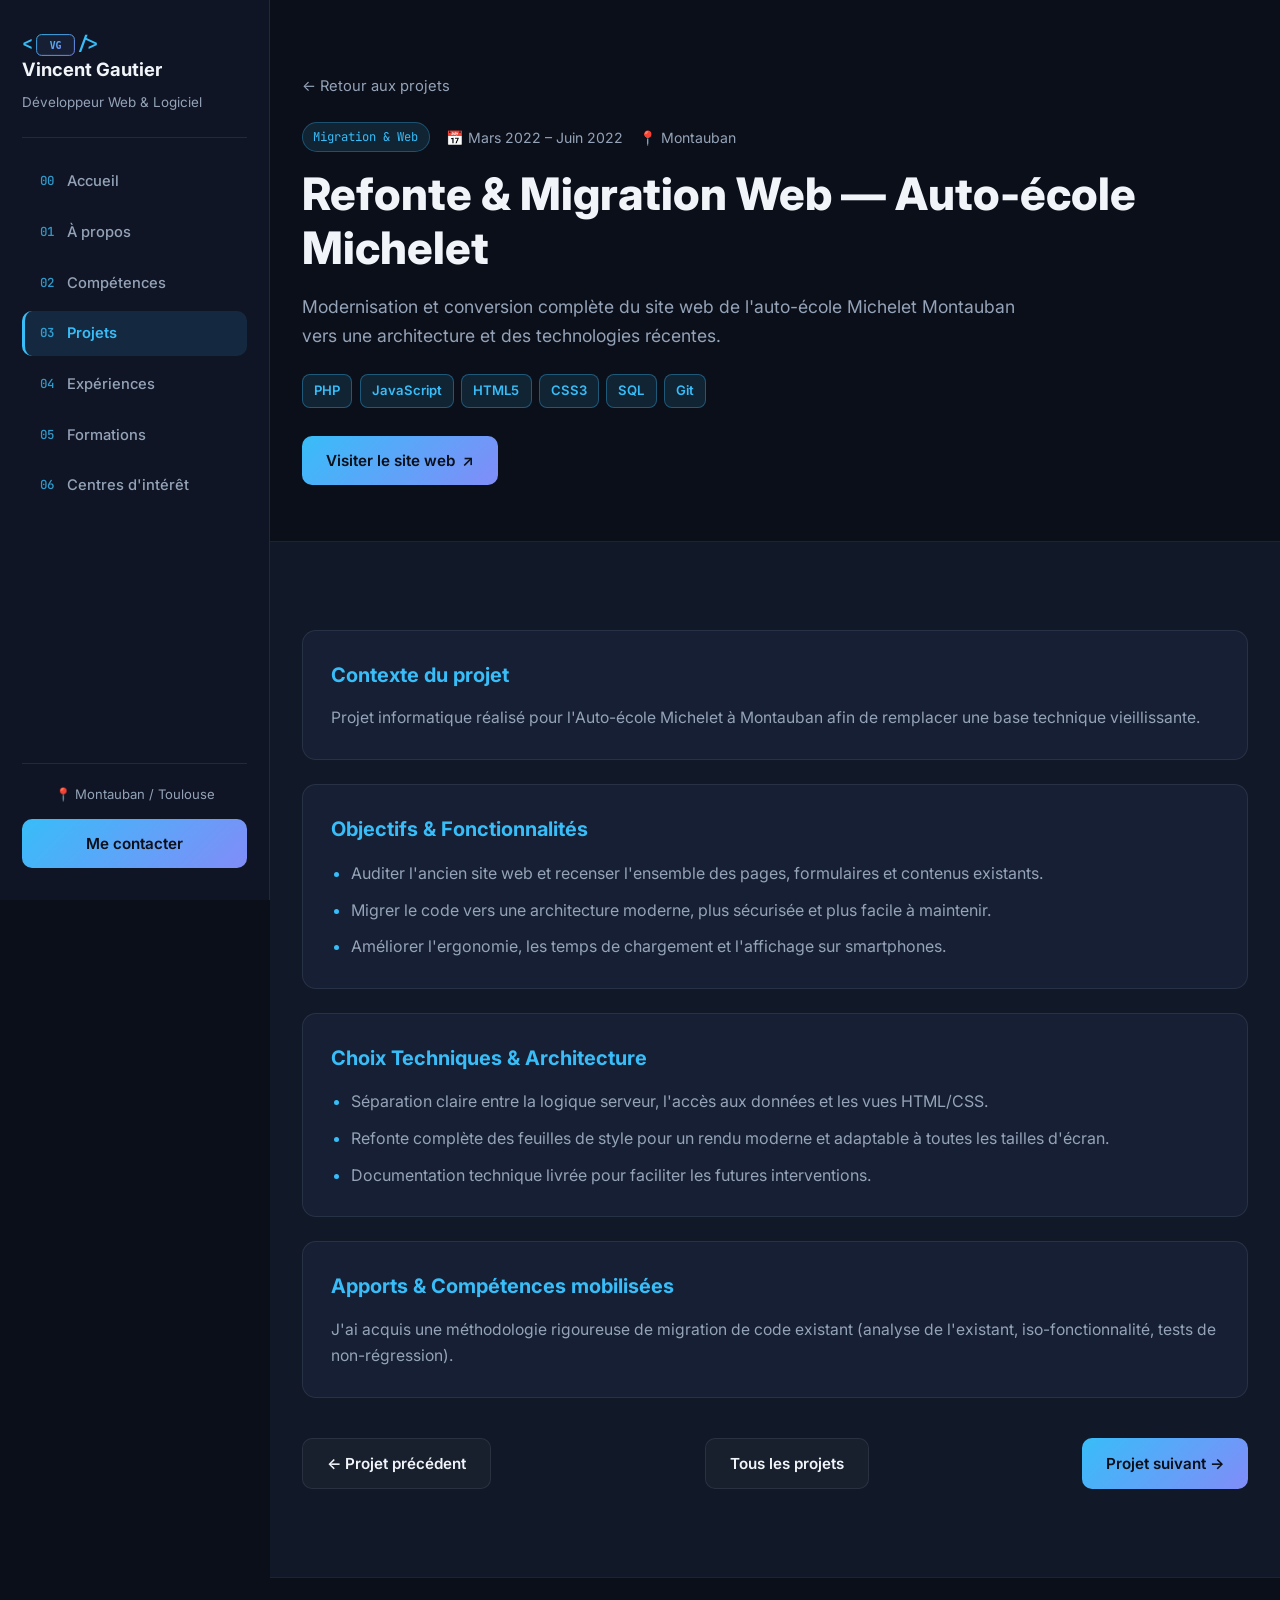
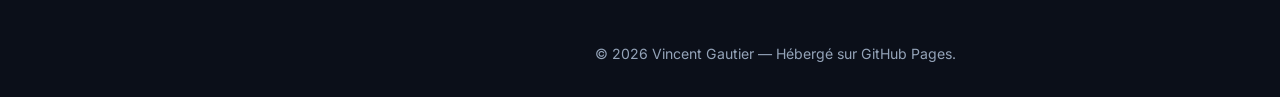
==== projets/auto-ecole-michelet.html @ e7c2ccbb "full update du site" ====
<!DOCTYPE html>
<html lang="fr" class="scroll-smooth">
<head>
  <meta charset="UTF-8" />
  <meta name="viewport" content="width=device-width, initial-scale=1.0" />
  <title>Refonte & Migration Web — Auto-école Michelet — Vincent Gautier</title>
  <meta name="description" content="Modernisation et conversion complète du site web de l'auto-école Michelet Montauban vers une architecture et des technologies récentes." />
  <link rel="icon" type="image/svg+xml" href="../assets/favicon.svg" />
  <link rel="apple-touch-icon" href="../assets/favicon.svg" />
  <meta name="theme-color" content="#0f1524" />
  <link rel="preconnect" href="https://fonts.googleapis.com">
  <link rel="preconnect" href="https://fonts.gstatic.com" crossorigin>
  <link href="https://fonts.googleapis.com/css2?family=Inter:wght@300;400;500;600;700;800&family=JetBrains+Mono:wght@400;500;600&display=swap" rel="stylesheet">
  <link rel="stylesheet" href="../style.css" />
</head>
<body>
  <!-- Barre supérieure mobile uniquement -->
  <header class="mobile-topbar">
    <a href="../index.html#accueil" class="logo">
      <span class="logo-bracket">&lt;</span><img src="../assets/vg-logo.svg" alt="VG" class="logo-img" /><span class="logo-bracket">/&gt;</span><br />
      <span class="logo-name">Vincent Gautier</span>
    </a>
    <button class="menu-toggle" id="menu-toggle" aria-label="Ouvrir le menu">
      <span></span>
      <span></span>
      <span></span>
    </button>
  </header>

  <!-- Overlay mobile -->
  <div class="sidebar-overlay" id="sidebar-overlay"></div>

  <!-- Navigation latérale gauche (Sidebar) -->
  <aside class="sidebar" id="sidebar">
    <div class="sidebar-header">
      <a href="../index.html#accueil" class="logo">
        <span class="logo-bracket">&lt;</span><img src="../assets/vg-logo.svg" alt="VG" class="logo-img" /><span class="logo-bracket">/&gt;</span><br />
        <span class="logo-name">Vincent Gautier</span>
      </a>
      <p class="sidebar-role">Développeur Web &amp; Logiciel</p>
    </div>

    <nav class="nav-links" id="nav-links">
      <a href="../index.html#accueil" class="nav-item">
        <span class="nav-num">00</span>
        <span>Accueil</span>
      </a>
      <a href="../index.html#a-propos" class="nav-item">
        <span class="nav-num">01</span>
        <span>À propos</span>
      </a>
      <a href="../index.html#competences" class="nav-item">
        <span class="nav-num">02</span>
        <span>Compétences</span>
      </a>
      <a href="../index.html#projets" class="nav-item active">
        <span class="nav-num">03</span>
        <span>Projets</span>
      </a>
      <a href="../index.html#experiences" class="nav-item">
        <span class="nav-num">04</span>
        <span>Expériences</span>
      </a>
      <a href="../index.html#formations" class="nav-item">
        <span class="nav-num">05</span>
        <span>Formations</span>
      </a>
      <a href="../index.html#interets" class="nav-item">
        <span class="nav-num">06</span>
        <span>Centres d'intérêt</span>
      </a>
    </nav>

    <div class="sidebar-footer">
      <div class="sidebar-location">📍 Montauban / Toulouse</div>
      <a href="../index.html#contact" class="btn btn-primary btn-block">Me contacter</a>
    </div>
  </aside>

  <!-- Contenu principal de la fiche projet -->
  <main class="main-content">
    <section class="project-detail-hero">
      <div class="container">
        <a href="../index.html#projets" class="back-link">← Retour aux projets</a>
        <div class="project-meta-row">
          <span class="project-badge">Migration & Web</span>
          <span class="project-meta-item">📅 Mars 2022 – Juin 2022</span>
          <span class="project-meta-item">📍 Montauban</span>
        </div>
        <h1 class="project-detail-title">Refonte & Migration Web — Auto-école Michelet</h1>
        <p class="project-detail-lead">Modernisation et conversion complète du site web de l'auto-école Michelet Montauban vers une architecture et des technologies récentes.</p>
        <div class="project-tags">
            <span class="tech-tag highlight">PHP</span>
            <span class="tech-tag highlight">JavaScript</span>
            <span class="tech-tag highlight">HTML5</span>
            <span class="tech-tag highlight">CSS3</span>
            <span class="tech-tag highlight">SQL</span>
            <span class="tech-tag highlight">Git</span>
        </div>
        <!-- Remplacer href="#" par l'URL du site web du projet -->
        <div class="project-detail-actions">
          <a href="#" target="_blank" rel="noopener noreferrer" class="btn btn-primary">
            Visiter le site web <span aria-hidden="true" style="margin-left: 0.45rem;">↗</span>
          </a>
        </div>
      </div>
    </section>

    <section class="section section-alt">
      <div class="container project-detail-grid">
        <div class="detail-card">
          <h2>Contexte du projet</h2>
          <p>Projet informatique réalisé pour l'Auto-école Michelet à Montauban afin de remplacer une base technique vieillissante.</p>
        </div>

        <div class="detail-card">
          <h2>Objectifs &amp; Fonctionnalités</h2>
          <ul class="detail-list">
            <li>Auditer l'ancien site web et recenser l'ensemble des pages, formulaires et contenus existants.</li>
            <li>Migrer le code vers une architecture moderne, plus sécurisée et plus facile à maintenir.</li>
            <li>Améliorer l'ergonomie, les temps de chargement et l'affichage sur smartphones.</li>
          </ul>
        </div>

        <div class="detail-card">
          <h2>Choix Techniques &amp; Architecture</h2>
          <ul class="detail-list">
            <li>Séparation claire entre la logique serveur, l'accès aux données et les vues HTML/CSS.</li>
            <li>Refonte complète des feuilles de style pour un rendu moderne et adaptable à toutes les tailles d'écran.</li>
            <li>Documentation technique livrée pour faciliter les futures interventions.</li>
          </ul>
        </div>

        <div class="detail-card">
          <h2>Apports &amp; Compétences mobilisées</h2>
          <p>J'ai acquis une méthodologie rigoureuse de migration de code existant (analyse de l'existant, iso-fonctionnalité, tests de non-régression).</p>
        </div>

        <div class="project-nav-footer">
          <a href="les-feux-dartifices.html" class="btn btn-outline">← Projet précédent</a>
          <a href="../index.html#projets" class="btn btn-outline">Tous les projets</a>
          <a href="creation-jeu-video.html" class="btn btn-primary">Projet suivant →</a>
        </div>
      </div>
    </section>

    <footer class="footer">
      <div class="container">
        <div class="footer-bottom" style="border-top: none; padding-top: 0;">
          <p>© <span id="year">2026</span> Vincent Gautier — Hébergé sur GitHub Pages.</p>
        </div>
      </div>
    </footer>
  </main>

  <script src="../script.js"></script>
</body>
</html>
---- style.css ----
:root {
  --bg: #0b0f19;
  --bg-alt: #111827;
  --sidebar-bg: #0f1524;
  --card-bg: #161f33;
  --card-border: rgba(148, 163, 184, 0.14);
  --text: #f1f5f9;
  --text-muted: #94a3b8;
  --primary: #38bdf8;
  --primary-dark: #0284c7;
  --accent: #818cf8;
  --sidebar-width: 270px;
  --radius: 14px;
  --transition: 0.25s ease;
}

* {
  box-sizing: border-box;
  margin: 0;
  padding: 0;
}

body {
  font-family: 'Inter', -apple-system, BlinkMacSystemFont, sans-serif;
  background-color: var(--bg);
  color: var(--text);
  line-height: 1.65;
  overflow-x: hidden;
}

.container {
  width: 100%;
  max-width: 1040px;
  margin: 0 auto;
  padding: 0 2rem;
}

/* Barre mobile (masquée sur desktop) */
.mobile-topbar {
  display: none;
}

.sidebar-overlay {
  display: none;
}

/* Menu latéral gauche (Sidebar) */
.sidebar {
  position: fixed;
  top: 0;
  left: 0;
  width: var(--sidebar-width);
  height: 100vh;
  background: var(--sidebar-bg);
  border-right: 1px solid var(--card-border);
  display: flex;
  flex-direction: column;
  justify-content: space-between;
  padding: 2rem 1.4rem;
  z-index: 1000;
  transition: transform 0.3s ease;
}

.sidebar-header {
  padding-bottom: 1.5rem;
  border-bottom: 1px solid var(--card-border);
}

.logo {
  display: inline-block;
  line-height: 1.25;
  text-decoration: none;
  color: var(--text);
  font-weight: 700;
  font-size: 1.15rem;
}

.logo-bracket {
  font-family: 'JetBrains Mono', monospace;
  color: var(--primary);
}

.logo-img {
  height: 22px;
  width: auto;
  vertical-align: middle;
  margin: 0 0.15rem;
}

.logo-name {
  display: inline-block;
  margin-top: 0.15rem;
}

.sidebar-role {
  margin-top: 0.45rem;
  font-size: 0.84rem;
  color: var(--text-muted);
}

.nav-links {
  display: flex;
  flex-direction: column;
  gap: 0.35rem;
  margin: 1.3rem 0 auto;
}

.nav-item {
  display: flex;
  align-items: center;
  gap: 0.85rem;
  padding: 0.65rem 0.9rem;
  border-radius: 10px;
  text-decoration: none;
  color: var(--text-muted);
  font-size: 0.92rem;
  font-weight: 500;
  transition: all var(--transition);
  border-left: 3px solid transparent;
}

.nav-num {
  font-family: 'JetBrains Mono', monospace;
  font-size: 0.78rem;
  color: var(--primary);
  opacity: 0.8;
}

.nav-item:hover {
  background: rgba(56, 189, 248, 0.08);
  color: var(--text);
}

.nav-item.active {
  background: rgba(56, 189, 248, 0.12);
  color: var(--primary);
  border-left-color: var(--primary);
  font-weight: 600;
}

.sidebar-footer {
  padding-top: 1.25rem;
  border-top: 1px solid var(--card-border);
  display: flex;
  flex-direction: column;
  gap: 0.85rem;
}

.sidebar-location {
  font-size: 0.82rem;
  color: var(--text-muted);
  text-align: center;
}

.btn-block {
  width: 100%;
}

/* Zone de contenu décalée à droite de la sidebar */
.main-content {
  margin-left: var(--sidebar-width);
  min-height: 100vh;
}

/* Buttons */
.btn {
  display: inline-flex;
  align-items: center;
  justify-content: center;
  padding: 0.75rem 1.5rem;
  border-radius: 10px;
  font-weight: 600;
  font-size: 0.95rem;
  text-decoration: none;
  transition: all var(--transition);
  cursor: pointer;
}

.btn-primary {
  background: linear-gradient(135deg, var(--primary), var(--accent));
  color: #0b0f19;
  border: none;
}

.btn-primary:hover {
  transform: translateY(-2px);
  box-shadow: 0 8px 25px rgba(56, 189, 248, 0.3);
}

.btn-outline {
  border: 1px solid var(--card-border);
  color: var(--text);
  background: rgba(255, 255, 255, 0.03);
}

.btn-outline:hover {
  border-color: var(--primary);
  color: var(--primary);
}

/* Hero */
.hero {
  position: relative;
  min-height: 100vh;
  display: flex;
  align-items: center;
  padding: 4rem 0;
}

.hero-bg-grid {
  position: absolute;
  inset: 0;
  background-image: radial-gradient(rgba(56, 189, 248, 0.12) 1px, transparent 1px);
  background-size: 32px 32px;
  mask-image: linear-gradient(to bottom, rgba(0,0,0,0.8), transparent);
  pointer-events: none;
}

.hero-content {
  position: relative;
  z-index: 1;
  max-width: 780px;
}

.hero-badge {
  display: inline-flex;
  align-items: center;
  gap: 0.6rem;
  padding: 0.45rem 1rem;
  border-radius: 999px;
  background: rgba(56, 189, 248, 0.1);
  border: 1px solid rgba(56, 189, 248, 0.25);
  color: var(--primary);
  font-size: 0.85rem;
  font-weight: 500;
  margin-bottom: 1.5rem;
}

.status-dot {
  width: 8px;
  height: 8px;
  border-radius: 50%;
  background: #22c55e;
  box-shadow: 0 0 8px #22c55e;
}

.hero-title {
  font-size: clamp(2.3rem, 4.5vw, 3.6rem);
  font-weight: 800;
  line-height: 1.15;
  margin-bottom: 1.25rem;
}

.gradient-text {
  background: linear-gradient(135deg, var(--primary), var(--accent));
  -webkit-background-clip: text;
  -webkit-text-fill-color: transparent;
}

.hero-subtitle {
  font-size: 1.12rem;
  color: var(--text-muted);
  margin-bottom: 2rem;
  max-width: 650px;
}

.hero-subtitle strong {
  color: var(--text);
}

.hero-actions {
  display: flex;
  flex-wrap: wrap;
  gap: 1rem;
  margin-bottom: 2.5rem;
}

.hero-tech-strip {
  display: flex;
  flex-wrap: wrap;
  gap: 0.75rem;
  font-family: 'JetBrains Mono', monospace;
  font-size: 0.88rem;
  color: var(--text-muted);
}

/* Sections */
.section {
  padding: 5.5rem 0;
}

.section-alt {
  background-color: var(--bg-alt);
}

.section-header {
  margin-bottom: 3rem;
}

.section-tag {
  font-family: 'JetBrains Mono', monospace;
  color: var(--primary);
  font-size: 0.88rem;
  display: block;
  margin-bottom: 0.4rem;
}

.section-header h2 {
  font-size: 2rem;
  font-weight: 700;
}

/* About */
.about-grid {
  display: grid;
  grid-template-columns: 1.2fr 1fr;
  gap: 2.5rem;
  align-items: start;
}

.about-text p {
  color: var(--text-muted);
  margin-bottom: 1.2rem;
  font-size: 1.02rem;
}

.about-text strong {
  color: var(--text);
}

.languages-box {
  margin-top: 1.8rem;
  padding: 1.25rem;
  background: var(--card-bg);
  border: 1px solid var(--card-border);
  border-radius: var(--radius);
}

.languages-box h3 {
  font-size: 1rem;
  margin-bottom: 0.9rem;
  color: var(--primary);
}

.lang-list {
  display: flex;
  flex-direction: column;
  gap: 0.65rem;
}

.lang-item {
  display: flex;
  justify-content: space-between;
  font-size: 0.95rem;
}

.lang-level {
  color: var(--text-muted);
}

.about-cards {
  display: flex;
  flex-direction: column;
  gap: 1rem;
}

.stat-card {
  background: var(--card-bg);
  border: 1px solid var(--card-border);
  border-radius: var(--radius);
  padding: 1.25rem;
  transition: transform var(--transition), border-color var(--transition);
}

.stat-card:hover {
  transform: translateY(-3px);
  border-color: rgba(56, 189, 248, 0.4);
}

.stat-icon {
  font-size: 1.5rem;
  margin-bottom: 0.5rem;
}

.stat-card h3 {
  font-size: 1.05rem;
  margin-bottom: 0.3rem;
}

.stat-card p {
  color: var(--text-muted);
  font-size: 0.92rem;
}

/* Skills */
.skills-filter {
  display: flex;
  flex-wrap: wrap;
  gap: 0.6rem;
  margin-bottom: 2rem;
}

.filter-btn {
  padding: 0.45rem 1rem;
  border-radius: 999px;
  border: 1px solid var(--card-border);
  background: var(--card-bg);
  color: var(--text-muted);
  font-size: 0.88rem;
  cursor: pointer;
  transition: all var(--transition);
}

.filter-btn.active,
.filter-btn:hover {
  background: var(--primary);
  color: #0b0f19;
  border-color: var(--primary);
  font-weight: 600;
}

.skills-grid {
  display: grid;
  grid-template-columns: repeat(auto-fit, minmax(280px, 1fr));
  gap: 1.25rem;
}

.skill-card {
  background: var(--card-bg);
  border: 1px solid var(--card-border);
  border-radius: var(--radius);
  padding: 1.5rem;
  transition: all var(--transition);
}

.skill-card.hidden {
  display: none;
}

.skill-card:hover {
  border-color: rgba(56, 189, 248, 0.4);
  transform: translateY(-3px);
}

.skill-category-badge {
  font-family: 'JetBrains Mono', monospace;
  font-size: 0.78rem;
  color: var(--primary);
  text-transform: uppercase;
  letter-spacing: 0.05em;
}

.skill-card h3 {
  font-size: 1.15rem;
  margin: 0.4rem 0 1.1rem;
}

/* Skill Levels & Progress Bars */
.skill-list {
  display: flex;
  flex-direction: column;
  gap: 0.95rem;
}

.skill-item {
  display: flex;
  flex-direction: column;
  gap: 0.35rem;
}

.skill-info {
  display: flex;
  justify-content: space-between;
  align-items: center;
  font-size: 0.88rem;
}

.skill-name {
  font-weight: 500;
  color: var(--text);
}

.skill-level {
  font-family: 'JetBrains Mono', monospace;
  font-size: 0.76rem;
  color: var(--primary);
}

.skill-bar {
  width: 100%;
  height: 7px;
  background: rgba(255, 255, 255, 0.07);
  border-radius: 999px;
  overflow: hidden;
}

.skill-progress {
  height: 100%;
  background: linear-gradient(90deg, var(--primary), var(--accent));
  border-radius: 999px;
  transition: width 0.6s ease;
}

.skill-progress.highlight {
  box-shadow: 0 0 10px rgba(56, 189, 248, 0.45);
}

/* Tags */
.tech-tag {
  padding: 0.32rem 0.7rem;
  border-radius: 8px;
  background: rgba(255, 255, 255, 0.05);
  border: 1px solid rgba(255, 255, 255, 0.08);
  font-size: 0.82rem;
  color: var(--text);
}

.tech-tag.highlight {
  background: rgba(56, 189, 248, 0.12);
  border-color: rgba(56, 189, 248, 0.35);
  color: var(--primary);
  font-weight: 600;
}

/* Projects Grid */
.projects-grid {
  display: grid;
  grid-template-columns: repeat(auto-fit, minmax(290px, 1fr));
  gap: 1.5rem;
}

.project-card {
  background: var(--card-bg);
  border: 1px solid var(--card-border);
  border-radius: var(--radius);
  padding: 1.65rem;
  display: flex;
  flex-direction: column;
  transition: transform var(--transition), border-color var(--transition), box-shadow var(--transition);
}

.project-card:hover {
  transform: translateY(-4px);
  border-color: rgba(56, 189, 248, 0.45);
  box-shadow: 0 12px 30px rgba(0, 0, 0, 0.25);
}

.project-card-top {
  display: flex;
  justify-content: space-between;
  align-items: center;
  gap: 0.5rem;
  margin-bottom: 0.9rem;
}

.project-badge {
  font-family: 'JetBrains Mono', monospace;
  font-size: 0.76rem;
  padding: 0.25rem 0.65rem;
  border-radius: 999px;
  background: rgba(56, 189, 248, 0.12);
  border: 1px solid rgba(56, 189, 248, 0.3);
  color: var(--primary);
}

.project-date {
  font-family: 'JetBrains Mono', monospace;
  font-size: 0.8rem;
  color: var(--text-muted);
}

.project-card h3 {
  font-size: 1.15rem;
  margin-bottom: 0.65rem;
  line-height: 1.35;
}

.project-desc {
  color: var(--text-muted);
  font-size: 0.93rem;
  margin-bottom: 1.25rem;
  flex-grow: 1;
}

.project-tags {
  display: flex;
  flex-wrap: wrap;
  gap: 0.45rem;
  margin-bottom: 1.35rem;
}

.project-link {
  display: inline-flex;
  align-items: center;
  gap: 0.45rem;
  color: var(--primary);
  text-decoration: none;
  font-weight: 600;
  font-size: 0.92rem;
  transition: gap var(--transition), color var(--transition);
}

.project-link:hover {
  gap: 0.75rem;
  color: var(--accent);
}

/* Individual Project Page */
.project-detail-hero {
  padding: 4.5rem 0 3.5rem;
  border-bottom: 1px solid var(--card-border);
}

.back-link {
  display: inline-flex;
  align-items: center;
  gap: 0.4rem;
  color: var(--text-muted);
  text-decoration: none;
  font-size: 0.92rem;
  margin-bottom: 1.5rem;
  transition: color var(--transition);
}

.back-link:hover {
  color: var(--primary);
}

.project-meta-row {
  display: flex;
  flex-wrap: wrap;
  align-items: center;
  gap: 1rem;
  margin-bottom: 1rem;
}

.project-meta-item {
  font-size: 0.88rem;
  color: var(--text-muted);
}

.project-detail-title {
  font-size: clamp(1.9rem, 4vw, 2.8rem);
  font-weight: 800;
  line-height: 1.2;
  margin-bottom: 1rem;
}

.project-detail-lead {
  font-size: 1.1rem;
  color: var(--text-muted);
  max-width: 750px;
  margin-bottom: 1.5rem;
}

.project-detail-actions {
  margin-top: 1.75rem;
  display: flex;
  flex-wrap: wrap;
  gap: 1rem;
}

.project-detail-grid {
  display: flex;
  flex-direction: column;
  gap: 1.5rem;
}

.detail-card {
  background: var(--card-bg);
  border: 1px solid var(--card-border);
  border-radius: var(--radius);
  padding: 1.75rem;
}

.detail-card h2 {
  font-size: 1.25rem;
  color: var(--primary);
  margin-bottom: 0.85rem;
}

.detail-card p {
  color: var(--text-muted);
  font-size: 0.98rem;
}

.detail-list {
  padding-left: 1.25rem;
  color: var(--text-muted);
  display: flex;
  flex-direction: column;
  gap: 0.65rem;
}

.detail-list li::marker {
  color: var(--primary);
}

.project-nav-footer {
  display: flex;
  flex-wrap: wrap;
  justify-content: space-between;
  gap: 1rem;
  margin-top: 1rem;
}

/* Timeline */
.timeline {
  position: relative;
  padding-left: 2rem;
  border-left: 2px solid rgba(56, 189, 248, 0.25);
  display: flex;
  flex-direction: column;
  gap: 2rem;
}

.timeline-item {
  position: relative;
}

.timeline-marker {
  position: absolute;
  left: -2.45rem;
  top: 0.35rem;
  width: 14px;
  height: 14px;
  border-radius: 50%;
  background: var(--primary);
  box-shadow: 0 0 0 4px var(--bg-alt);
}

.timeline-content {
  background: var(--card-bg);
  border: 1px solid var(--card-border);
  border-radius: var(--radius);
  padding: 1.5rem;
  transition: border-color var(--transition);
}

.timeline-content:hover {
  border-color: rgba(56, 189, 248, 0.4);
}

.timeline-top {
  display: flex;
  flex-wrap: wrap;
  justify-content: space-between;
  gap: 0.5rem;
  margin-bottom: 0.5rem;
  font-size: 0.85rem;
}

.timeline-date {
  font-family: 'JetBrains Mono', monospace;
  color: var(--primary);
}

.timeline-location {
  color: var(--text-muted);
}

.timeline-content h3 {
  font-size: 1.15rem;
  margin-bottom: 0.2rem;
}

.timeline-company {
  font-weight: 600;
  color: var(--accent);
  font-size: 0.95rem;
  margin-bottom: 0.75rem;
}

.timeline-desc {
  color: var(--text-muted);
  font-size: 0.95rem;
}

.timeline-desc strong {
  color: var(--text);
}

/* Education */
.education-grid {
  display: grid;
  grid-template-columns: repeat(auto-fit, minmax(260px, 1fr));
  gap: 1.25rem;
}

.edu-card {
  background: var(--card-bg);
  border: 1px solid var(--card-border);
  border-radius: var(--radius);
  padding: 1.5rem;
}

.edu-card.current {
  border-color: rgba(56, 189, 248, 0.45);
  box-shadow: 0 0 25px rgba(56, 189, 248, 0.08);
}

.edu-badge {
  display: inline-block;
  font-family: 'JetBrains Mono', monospace;
  font-size: 0.8rem;
  color: var(--primary);
  margin-bottom: 0.6rem;
}

.edu-card h3 {
  font-size: 1.1rem;
  margin-bottom: 0.4rem;
}

.edu-subtitle {
  color: var(--text-muted);
  font-size: 0.9rem;
  margin-bottom: 0.8rem;
}

.edu-school {
  font-size: 0.88rem;
  font-weight: 600;
  color: var(--text);
}

/* Interests */
.interests-grid {
  display: grid;
  grid-template-columns: repeat(auto-fit, minmax(210px, 1fr));
  gap: 1.25rem;
}

.interest-card {
  background: var(--card-bg);
  border: 1px solid var(--card-border);
  border-radius: var(--radius);
  padding: 1.5rem;
  text-align: left;
  transition: transform var(--transition);
}

.interest-card:hover {
  transform: translateY(-4px);
}

.interest-icon {
  font-size: 1.8rem;
  display: block;
  margin-bottom: 0.75rem;
}

.interest-card h3 {
  font-size: 1.05rem;
  margin-bottom: 0.4rem;
}

.interest-card p {
  font-size: 0.9rem;
  color: var(--text-muted);
}

/* Footer */
.footer {
  background: var(--bg);
  border-top: 1px solid var(--card-border);
  padding: 4rem 0 2rem;
}

.footer-cta {
  text-align: center;
  max-width: 600px;
  margin: 0 auto 3rem;
}

.footer-cta h2 {
  font-size: 1.9rem;
  margin-bottom: 0.75rem;
}

.footer-cta p {
  color: var(--text-muted);
  margin-bottom: 1.75rem;
}

.footer-buttons {
  display: flex;
  justify-content: center;
  flex-wrap: wrap;
  gap: 1rem;
}

.footer-bottom {
  text-align: center;
  padding-top: 1.5rem;
  border-top: 1px solid var(--card-border);
  color: var(--text-muted);
  font-size: 0.88rem;
}

/* Responsive (Tablette & Mobile) */
@media (max-width: 900px) {
  .about-grid {
    grid-template-columns: 1fr;
  }

  .mobile-topbar {
    position: fixed;
    top: 0;
    left: 0;
    width: 100%;
    height: 74px;
    background: rgba(15, 21, 36, 0.92);
    backdrop-filter: blur(12px);
    border-bottom: 1px solid var(--card-border);
    display: flex;
    align-items: center;
    justify-content: space-between;
    padding: 0 1.25rem;
    z-index: 1001;
  }

  .menu-toggle {
    display: flex;
    flex-direction: column;
    gap: 5px;
    background: none;
    border: none;
    cursor: pointer;
    padding: 0.25rem;
  }

  .menu-toggle span {
    width: 24px;
    height: 2px;
    background: var(--text);
    border-radius: 2px;
  }

  .sidebar {
    transform: translateX(-100%);
    z-index: 1003;
  }

  .sidebar.open {
    transform: translateX(0);
  }

  .sidebar-overlay {
    position: fixed;
    inset: 0;
    background: rgba(0, 0, 0, 0.6);
    z-index: 1002;
    display: none;
  }

  .sidebar-overlay.open {
    display: block;
  }

  .main-content {
    margin-left: 0;
    padding-top: 74px;
  }

  .hero {
    min-height: calc(100vh - 74px);
  }
}
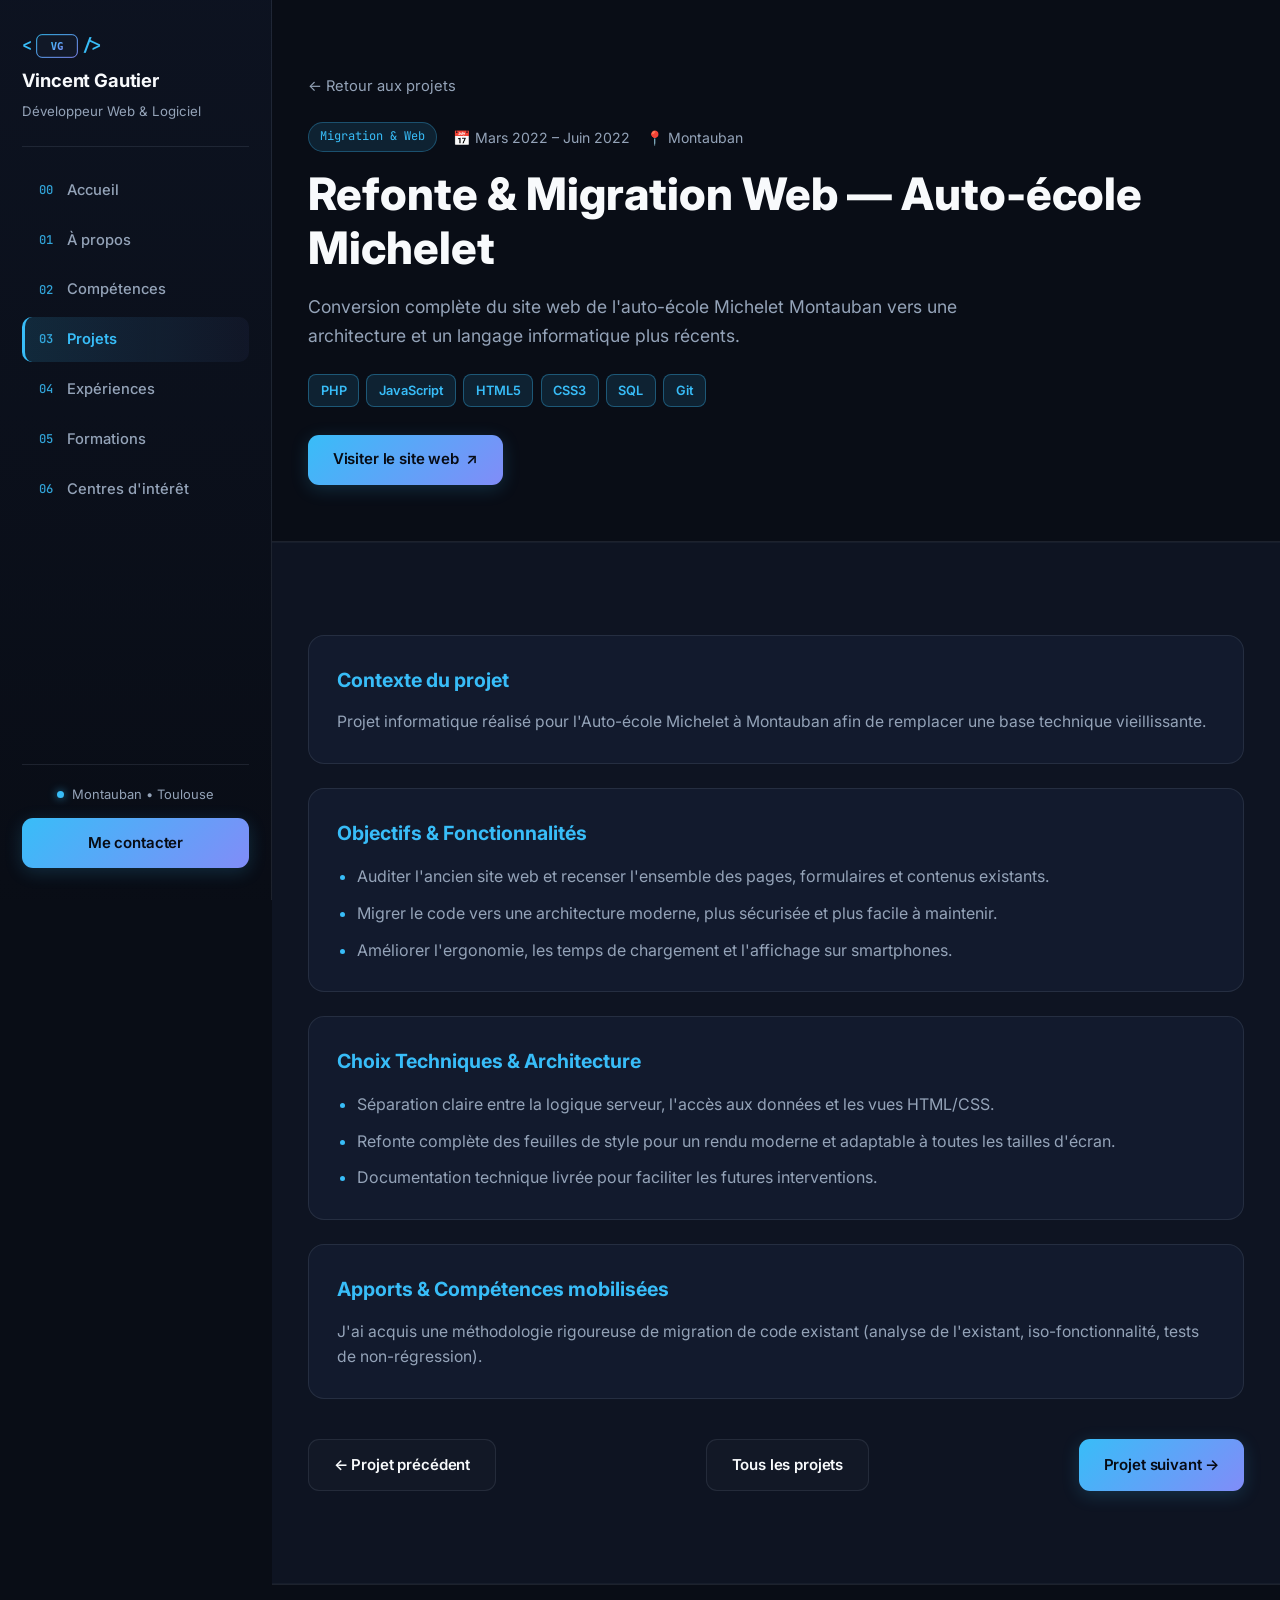
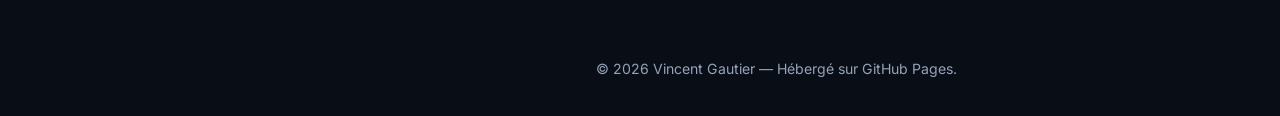
==== commit 41da008d: "Rework du CSS" ====
--- a/projets/auto-ecole-michelet.html
+++ b/projets/auto-ecole-michelet.html
@@ -4,10 +4,10 @@
   <meta charset="UTF-8" />
   <meta name="viewport" content="width=device-width, initial-scale=1.0" />
   <title>Refonte & Migration Web — Auto-école Michelet — Vincent Gautier</title>
-  <meta name="description" content="Modernisation et conversion complète du site web de l'auto-école Michelet Montauban vers une architecture et des technologies récentes." />
+  <meta name="description" content="Conversion complète du site web de l'auto-école Michelet Montauban vers une architecture et un langage informatique plus récents." />
   <link rel="icon" type="image/svg+xml" href="../assets/favicon.svg" />
   <link rel="apple-touch-icon" href="../assets/favicon.svg" />
-  <meta name="theme-color" content="#0f1524" />
+  <meta name="theme-color" content="#090d16" />
   <link rel="preconnect" href="https://fonts.googleapis.com">
   <link rel="preconnect" href="https://fonts.gstatic.com" crossorigin>
   <link href="https://fonts.googleapis.com/css2?family=Inter:wght@300;400;500;600;700;800&family=JetBrains+Mono:wght@400;500;600&display=swap" rel="stylesheet">
@@ -17,7 +17,7 @@
   <!-- Barre supérieure mobile uniquement -->
   <header class="mobile-topbar">
     <a href="../index.html#accueil" class="logo">
-      <span class="logo-bracket">&lt;</span><img src="../assets/vg-logo.svg" alt="VG" class="logo-img" /><span class="logo-bracket">/&gt;</span><br />
+      <span class="logo-bracket">&lt;</span><img src="../assets/vg-logo.svg" alt="VG" class="logo-img" /><span class="logo-bracket">/&gt;</span>
       <span class="logo-name">Vincent Gautier</span>
     </a>
     <button class="menu-toggle" id="menu-toggle" aria-label="Ouvrir le menu">
@@ -34,7 +34,9 @@
   <aside class="sidebar" id="sidebar">
     <div class="sidebar-header">
       <a href="../index.html#accueil" class="logo">
-        <span class="logo-bracket">&lt;</span><img src="../assets/vg-logo.svg" alt="VG" class="logo-img" /><span class="logo-bracket">/&gt;</span><br />
+        <div class="logo-row">
+          <span class="logo-bracket">&lt;</span><img src="../assets/vg-logo.svg" alt="VG" class="logo-img" /><span class="logo-bracket">/&gt;</span>
+        </div>
         <span class="logo-name">Vincent Gautier</span>
       </a>
       <p class="sidebar-role">Développeur Web &amp; Logiciel</p>
@@ -72,7 +74,10 @@
     </nav>
 
     <div class="sidebar-footer">
-      <div class="sidebar-location">📍 Montauban / Toulouse</div>
+      <div class="sidebar-status">
+        <span class="mini-dot"></span>
+        <span>Montauban • Toulouse</span>
+      </div>
       <a href="../index.html#contact" class="btn btn-primary btn-block">Me contacter</a>
     </div>
   </aside>
@@ -88,7 +93,7 @@
           <span class="project-meta-item">📍 Montauban</span>
         </div>
         <h1 class="project-detail-title">Refonte & Migration Web — Auto-école Michelet</h1>
-        <p class="project-detail-lead">Modernisation et conversion complète du site web de l'auto-école Michelet Montauban vers une architecture et des technologies récentes.</p>
+        <p class="project-detail-lead">Conversion complète du site web de l'auto-école Michelet Montauban vers une architecture et un langage informatique plus récents.</p>
         <div class="project-tags">
             <span class="tech-tag highlight">PHP</span>
             <span class="tech-tag highlight">JavaScript</span>
@@ -99,7 +104,7 @@
         </div>
         <!-- Remplacer href="#" par l'URL du site web du projet -->
         <div class="project-detail-actions">
-          <a href="#" target="_blank" rel="noopener noreferrer" class="btn btn-primary">
+          <a href="https://www.auto-ecole-michelet.fr/" target="_blank" rel="noopener noreferrer" class="btn btn-primary">
             Visiter le site web <span aria-hidden="true" style="margin-left: 0.45rem;">↗</span>
           </a>
         </div>
--- a/style.css
+++ b/style.css
@@ -1,17 +1,19 @@
 :root {
-  --bg: #0b0f19;
-  --bg-alt: #111827;
-  --sidebar-bg: #0f1524;
-  --card-bg: #161f33;
+  --bg: #090d16;
+  --bg-alt: #0e1422;
+  --sidebar-bg: #0b101b;
+  --card-bg: rgba(20, 29, 48, 0.82);
+  --card-solid: #141d30;
   --card-border: rgba(148, 163, 184, 0.14);
-  --text: #f1f5f9;
+  --card-border-hover: rgba(56, 189, 248, 0.45);
+  --text: #f8fafc;
   --text-muted: #94a3b8;
   --primary: #38bdf8;
   --primary-dark: #0284c7;
   --accent: #818cf8;
-  --sidebar-width: 270px;
-  --radius: 14px;
-  --transition: 0.25s ease;
+  --sidebar-width: 272px;
+  --radius: 16px;
+  --transition: 0.25s cubic-bezier(0.22, 1, 0.36, 1);
 }
 
 * {
@@ -26,13 +28,14 @@
   color: var(--text);
   line-height: 1.65;
   overflow-x: hidden;
+  -webkit-font-smoothing: antialiased;
 }
 
 .container {
   width: 100%;
-  max-width: 1040px;
+  max-width: 1060px;
   margin: 0 auto;
-  padding: 0 2rem;
+  padding: 0 2.25rem;
 }
 
 /* Barre mobile (masquée sur desktop) */
@@ -51,58 +54,66 @@
   left: 0;
   width: var(--sidebar-width);
   height: 100vh;
-  background: var(--sidebar-bg);
+  background: linear-gradient(180deg, rgba(13, 19, 33, 0.98) 0%, rgba(9, 13, 22, 0.99) 100%);
   border-right: 1px solid var(--card-border);
   display: flex;
   flex-direction: column;
   justify-content: space-between;
-  padding: 2rem 1.4rem;
+  padding: 2rem 1.35rem;
   z-index: 1000;
   transition: transform 0.3s ease;
+  backdrop-filter: blur(12px);
 }
 
 .sidebar-header {
-  padding-bottom: 1.5rem;
+  padding-bottom: 1.45rem;
   border-bottom: 1px solid var(--card-border);
 }
 
 .logo {
-  display: inline-block;
-  line-height: 1.25;
+  display: inline-flex;
+  flex-direction: column;
+  gap: 0.35rem;
   text-decoration: none;
   color: var(--text);
   font-weight: 700;
   font-size: 1.15rem;
 }
 
+.logo-row {
+  display: inline-flex;
+  align-items: center;
+  gap: 0.1rem;
+}
+
 .logo-bracket {
   font-family: 'JetBrains Mono', monospace;
   color: var(--primary);
+  font-size: 1.05rem;
 }
 
 .logo-img {
-  height: 22px;
+  height: 24px;
   width: auto;
   vertical-align: middle;
   margin: 0 0.15rem;
 }
 
 .logo-name {
-  display: inline-block;
-  margin-top: 0.15rem;
+  letter-spacing: -0.01em;
 }
 
 .sidebar-role {
-  margin-top: 0.45rem;
-  font-size: 0.84rem;
+  margin-top: 0.35rem;
+  font-size: 0.83rem;
   color: var(--text-muted);
 }
 
 .nav-links {
   display: flex;
   flex-direction: column;
-  gap: 0.35rem;
-  margin: 1.3rem 0 auto;
+  gap: 0.3rem;
+  margin: 1.25rem 0 auto;
 }
 
 .nav-item {
@@ -121,35 +132,47 @@
 
 .nav-num {
   font-family: 'JetBrains Mono', monospace;
-  font-size: 0.78rem;
-  color: var(--primary);
-  opacity: 0.8;
+  font-size: 0.76rem;
+  color: var(--primary);
+  opacity: 0.85;
 }
 
 .nav-item:hover {
   background: rgba(56, 189, 248, 0.08);
   color: var(--text);
+  transform: translateX(2px);
 }
 
 .nav-item.active {
-  background: rgba(56, 189, 248, 0.12);
+  background: linear-gradient(90deg, rgba(56, 189, 248, 0.14), rgba(129, 140, 248, 0.05));
   color: var(--primary);
   border-left-color: var(--primary);
   font-weight: 600;
 }
 
 .sidebar-footer {
-  padding-top: 1.25rem;
+  padding-top: 1.2rem;
   border-top: 1px solid var(--card-border);
   display: flex;
   flex-direction: column;
-  gap: 0.85rem;
-}
-
-.sidebar-location {
-  font-size: 0.82rem;
-  color: var(--text-muted);
-  text-align: center;
+  gap: 0.8rem;
+}
+
+.sidebar-status {
+  display: flex;
+  align-items: center;
+  justify-content: center;
+  gap: 0.45rem;
+  font-size: 0.81rem;
+  color: var(--text-muted);
+}
+
+.mini-dot {
+  width: 7px;
+  height: 7px;
+  border-radius: 50%;
+  background: var(--primary);
+  box-shadow: 0 0 8px rgba(56, 189, 248, 0.7);
 }
 
 .btn-block {
@@ -167,35 +190,39 @@
   display: inline-flex;
   align-items: center;
   justify-content: center;
-  padding: 0.75rem 1.5rem;
-  border-radius: 10px;
+  padding: 0.78rem 1.55rem;
+  border-radius: 11px;
   font-weight: 600;
-  font-size: 0.95rem;
+  font-size: 0.94rem;
   text-decoration: none;
   transition: all var(--transition);
   cursor: pointer;
+  letter-spacing: -0.01em;
 }
 
 .btn-primary {
   background: linear-gradient(135deg, var(--primary), var(--accent));
-  color: #0b0f19;
+  color: #070b14;
   border: none;
+  box-shadow: 0 4px 18px rgba(56, 189, 248, 0.18);
 }
 
 .btn-primary:hover {
   transform: translateY(-2px);
-  box-shadow: 0 8px 25px rgba(56, 189, 248, 0.3);
+  box-shadow: 0 10px 28px rgba(56, 189, 248, 0.34);
 }
 
 .btn-outline {
   border: 1px solid var(--card-border);
   color: var(--text);
-  background: rgba(255, 255, 255, 0.03);
+  background: rgba(255, 255, 255, 0.02);
 }
 
 .btn-outline:hover {
   border-color: var(--primary);
   color: var(--primary);
+  background: rgba(56, 189, 248, 0.06);
+  transform: translateY(-2px);
 }
 
 /* Hero */
@@ -204,34 +231,48 @@
   min-height: 100vh;
   display: flex;
   align-items: center;
-  padding: 4rem 0;
+  padding: 4.5rem 0;
+  overflow: hidden;
+}
+
+.hero-glow {
+  position: absolute;
+  top: -120px;
+  right: -80px;
+  width: 520px;
+  height: 520px;
+  background: radial-gradient(circle, rgba(56, 189, 248, 0.14) 0%, rgba(129, 140, 248, 0.07) 45%, transparent 70%);
+  pointer-events: none;
+  filter: blur(20px);
 }
 
 .hero-bg-grid {
   position: absolute;
   inset: 0;
-  background-image: radial-gradient(rgba(56, 189, 248, 0.12) 1px, transparent 1px);
-  background-size: 32px 32px;
-  mask-image: linear-gradient(to bottom, rgba(0,0,0,0.8), transparent);
+  background-image:
+    linear-gradient(to right, rgba(148, 163, 184, 0.04) 1px, transparent 1px),
+    linear-gradient(to bottom, rgba(148, 163, 184, 0.04) 1px, transparent 1px);
+  background-size: 40px 40px;
+  mask-image: radial-gradient(ellipse at 35% 35%, rgba(0, 0, 0, 0.85), transparent 78%);
   pointer-events: none;
 }
 
 .hero-content {
   position: relative;
   z-index: 1;
-  max-width: 780px;
+  max-width: 820px;
 }
 
 .hero-badge {
   display: inline-flex;
   align-items: center;
   gap: 0.6rem;
-  padding: 0.45rem 1rem;
+  padding: 0.45rem 1.05rem;
   border-radius: 999px;
-  background: rgba(56, 189, 248, 0.1);
+  background: rgba(56, 189, 248, 0.09);
   border: 1px solid rgba(56, 189, 248, 0.25);
   color: var(--primary);
-  font-size: 0.85rem;
+  font-size: 0.84rem;
   font-weight: 500;
   margin-bottom: 1.5rem;
 }
@@ -241,18 +282,19 @@
   height: 8px;
   border-radius: 50%;
   background: #22c55e;
-  box-shadow: 0 0 8px #22c55e;
+  box-shadow: 0 0 10px #22c55e;
 }
 
 .hero-title {
-  font-size: clamp(2.3rem, 4.5vw, 3.6rem);
+  font-size: clamp(2.4rem, 4.6vw, 3.75rem);
   font-weight: 800;
-  line-height: 1.15;
+  line-height: 1.12;
+  letter-spacing: -0.025em;
   margin-bottom: 1.25rem;
 }
 
 .gradient-text {
-  background: linear-gradient(135deg, var(--primary), var(--accent));
+  background: linear-gradient(135deg, var(--primary) 10%, var(--accent) 90%);
   -webkit-background-clip: text;
   -webkit-text-fill-color: transparent;
 }
@@ -261,7 +303,7 @@
   font-size: 1.12rem;
   color: var(--text-muted);
   margin-bottom: 2rem;
-  max-width: 650px;
+  max-width: 670px;
 }
 
 .hero-subtitle strong {
@@ -272,25 +314,62 @@
   display: flex;
   flex-wrap: wrap;
   gap: 1rem;
-  margin-bottom: 2.5rem;
+  margin-bottom: 2.25rem;
+}
+
+.hero-highlights {
+  display: grid;
+  grid-template-columns: repeat(3, minmax(0, 1fr));
+  gap: 0.9rem;
+  margin-bottom: 1.85rem;
+}
+
+.highlight-pill {
+  background: var(--card-bg);
+  border: 1px solid var(--card-border);
+  border-radius: 12px;
+  padding: 0.85rem 1rem;
+  display: flex;
+  flex-direction: column;
+  gap: 0.15rem;
+}
+
+.pill-value {
+  font-weight: 700;
+  font-size: 0.92rem;
+  color: var(--text);
+}
+
+.pill-label {
+  font-size: 0.8rem;
+  color: var(--text-muted);
 }
 
 .hero-tech-strip {
   display: flex;
   flex-wrap: wrap;
-  gap: 0.75rem;
+  gap: 0.5rem;
+}
+
+.tech-chip {
   font-family: 'JetBrains Mono', monospace;
-  font-size: 0.88rem;
+  font-size: 0.8rem;
+  padding: 0.3rem 0.65rem;
+  border-radius: 8px;
+  background: rgba(148, 163, 184, 0.06);
+  border: 1px solid rgba(148, 163, 184, 0.12);
   color: var(--text-muted);
 }
 
 /* Sections */
 .section {
-  padding: 5.5rem 0;
+  padding: 5.75rem 0;
 }
 
 .section-alt {
   background-color: var(--bg-alt);
+  border-top: 1px solid rgba(148, 163, 184, 0.06);
+  border-bottom: 1px solid rgba(148, 163, 184, 0.06);
 }
 
 .section-header {
@@ -300,14 +379,22 @@
 .section-tag {
   font-family: 'JetBrains Mono', monospace;
   color: var(--primary);
-  font-size: 0.88rem;
-  display: block;
-  margin-bottom: 0.4rem;
+  font-size: 0.85rem;
+  display: inline-block;
+  margin-bottom: 0.45rem;
 }
 
 .section-header h2 {
-  font-size: 2rem;
-  font-weight: 700;
+  font-size: clamp(1.75rem, 3vw, 2.2rem);
+  font-weight: 800;
+  letter-spacing: -0.02em;
+  margin-bottom: 0.45rem;
+}
+
+.section-lead {
+  color: var(--text-muted);
+  font-size: 0.98rem;
+  max-width: 640px;
 }
 
 /* About */
@@ -329,15 +416,15 @@
 }
 
 .languages-box {
-  margin-top: 1.8rem;
-  padding: 1.25rem;
+  margin-top: 1.75rem;
+  padding: 1.35rem;
   background: var(--card-bg);
   border: 1px solid var(--card-border);
   border-radius: var(--radius);
 }
 
 .languages-box h3 {
-  font-size: 1rem;
+  font-size: 0.98rem;
   margin-bottom: 0.9rem;
   color: var(--primary);
 }
@@ -345,17 +432,30 @@
 .lang-list {
   display: flex;
   flex-direction: column;
-  gap: 0.65rem;
+  gap: 0.75rem;
 }
 
 .lang-item {
   display: flex;
   justify-content: space-between;
-  font-size: 0.95rem;
+  align-items: center;
+  font-size: 0.94rem;
+  padding-bottom: 0.55rem;
+  border-bottom: 1px solid rgba(148, 163, 184, 0.08);
+}
+
+.lang-item:last-child {
+  border-bottom: none;
+  padding-bottom: 0;
+}
+
+.lang-name {
+  font-weight: 600;
 }
 
 .lang-level {
   color: var(--text-muted);
+  font-size: 0.88rem;
 }
 
 .about-cards {
@@ -365,31 +465,42 @@
 }
 
 .stat-card {
+  display: flex;
+  align-items: flex-start;
+  gap: 1rem;
   background: var(--card-bg);
   border: 1px solid var(--card-border);
   border-radius: var(--radius);
-  padding: 1.25rem;
+  padding: 1.25rem 1.35rem;
   transition: transform var(--transition), border-color var(--transition);
 }
 
 .stat-card:hover {
   transform: translateY(-3px);
-  border-color: rgba(56, 189, 248, 0.4);
+  border-color: var(--card-border-hover);
 }
 
 .stat-icon {
-  font-size: 1.5rem;
-  margin-bottom: 0.5rem;
+  font-size: 1.45rem;
+  width: 42px;
+  height: 42px;
+  border-radius: 10px;
+  background: rgba(56, 189, 248, 0.08);
+  border: 1px solid rgba(56, 189, 248, 0.18);
+  display: flex;
+  align-items: center;
+  justify-content: center;
+  flex-shrink: 0;
 }
 
 .stat-card h3 {
-  font-size: 1.05rem;
-  margin-bottom: 0.3rem;
+  font-size: 1.03rem;
+  margin-bottom: 0.25rem;
 }
 
 .stat-card p {
   color: var(--text-muted);
-  font-size: 0.92rem;
+  font-size: 0.9rem;
 }
 
 /* Skills */
@@ -401,7 +512,7 @@
 }
 
 .filter-btn {
-  padding: 0.45rem 1rem;
+  padding: 0.48rem 1.05rem;
   border-radius: 999px;
   border: 1px solid var(--card-border);
   background: var(--card-bg);
@@ -413,23 +524,23 @@
 
 .filter-btn.active,
 .filter-btn:hover {
-  background: var(--primary);
-  color: #0b0f19;
-  border-color: var(--primary);
+  background: linear-gradient(135deg, var(--primary), var(--accent));
+  color: #070b14;
+  border-color: transparent;
   font-weight: 600;
 }
 
 .skills-grid {
   display: grid;
-  grid-template-columns: repeat(auto-fit, minmax(280px, 1fr));
-  gap: 1.25rem;
+  grid-template-columns: repeat(auto-fit, minmax(290px, 1fr));
+  gap: 1.35rem;
 }
 
 .skill-card {
   background: var(--card-bg);
   border: 1px solid var(--card-border);
   border-radius: var(--radius);
-  padding: 1.5rem;
+  padding: 1.55rem;
   transition: all var(--transition);
 }
 
@@ -438,24 +549,23 @@
 }
 
 .skill-card:hover {
-  border-color: rgba(56, 189, 248, 0.4);
+  border-color: var(--card-border-hover);
   transform: translateY(-3px);
 }
 
 .skill-category-badge {
   font-family: 'JetBrains Mono', monospace;
-  font-size: 0.78rem;
+  font-size: 0.75rem;
   color: var(--primary);
   text-transform: uppercase;
   letter-spacing: 0.05em;
 }
 
 .skill-card h3 {
-  font-size: 1.15rem;
-  margin: 0.4rem 0 1.1rem;
-}
-
-/* Skill Levels & Progress Bars */
+  font-size: 1.14rem;
+  margin: 0.35rem 0 1.15rem;
+}
+
 .skill-list {
   display: flex;
   flex-direction: column;
@@ -482,14 +592,14 @@
 
 .skill-level {
   font-family: 'JetBrains Mono', monospace;
-  font-size: 0.76rem;
+  font-size: 0.75rem;
   color: var(--primary);
 }
 
 .skill-bar {
   width: 100%;
   height: 7px;
-  background: rgba(255, 255, 255, 0.07);
+  background: rgba(255, 255, 255, 0.06);
   border-radius: 999px;
   overflow: hidden;
 }
@@ -502,16 +612,16 @@
 }
 
 .skill-progress.highlight {
-  box-shadow: 0 0 10px rgba(56, 189, 248, 0.45);
+  box-shadow: 0 0 12px rgba(56, 189, 248, 0.45);
 }
 
 /* Tags */
 .tech-tag {
-  padding: 0.32rem 0.7rem;
+  padding: 0.32rem 0.72rem;
   border-radius: 8px;
-  background: rgba(255, 255, 255, 0.05);
-  border: 1px solid rgba(255, 255, 255, 0.08);
-  font-size: 0.82rem;
+  background: rgba(255, 255, 255, 0.04);
+  border: 1px solid rgba(148, 163, 184, 0.14);
+  font-size: 0.8rem;
   color: var(--text);
 }
 
@@ -525,24 +635,42 @@
 /* Projects Grid */
 .projects-grid {
   display: grid;
-  grid-template-columns: repeat(auto-fit, minmax(290px, 1fr));
+  grid-template-columns: repeat(auto-fit, minmax(295px, 1fr));
   gap: 1.5rem;
 }
 
 .project-card {
+  position: relative;
   background: var(--card-bg);
   border: 1px solid var(--card-border);
   border-radius: var(--radius);
-  padding: 1.65rem;
+  padding: 1.7rem;
   display: flex;
   flex-direction: column;
   transition: transform var(--transition), border-color var(--transition), box-shadow var(--transition);
+}
+
+.project-card::before {
+  content: "";
+  position: absolute;
+  top: 0;
+  left: 0;
+  right: 0;
+  height: 3px;
+  border-radius: var(--radius) var(--radius) 0 0;
+  background: linear-gradient(90deg, var(--primary), var(--accent));
+  opacity: 0;
+  transition: opacity var(--transition);
 }
 
 .project-card:hover {
   transform: translateY(-4px);
-  border-color: rgba(56, 189, 248, 0.45);
-  box-shadow: 0 12px 30px rgba(0, 0, 0, 0.25);
+  border-color: var(--card-border-hover);
+  box-shadow: 0 16px 34px rgba(0, 0, 0, 0.32);
+}
+
+.project-card:hover::before {
+  opacity: 1;
 }
 
 .project-card-top {
@@ -550,13 +678,13 @@
   justify-content: space-between;
   align-items: center;
   gap: 0.5rem;
-  margin-bottom: 0.9rem;
+  margin-bottom: 0.95rem;
 }
 
 .project-badge {
   font-family: 'JetBrains Mono', monospace;
-  font-size: 0.76rem;
-  padding: 0.25rem 0.65rem;
+  font-size: 0.75rem;
+  padding: 0.25rem 0.68rem;
   border-radius: 999px;
   background: rgba(56, 189, 248, 0.12);
   border: 1px solid rgba(56, 189, 248, 0.3);
@@ -565,12 +693,12 @@
 
 .project-date {
   font-family: 'JetBrains Mono', monospace;
-  font-size: 0.8rem;
+  font-size: 0.79rem;
   color: var(--text-muted);
 }
 
 .project-card h3 {
-  font-size: 1.15rem;
+  font-size: 1.16rem;
   margin-bottom: 0.65rem;
   line-height: 1.35;
 }
@@ -578,7 +706,7 @@
 .project-desc {
   color: var(--text-muted);
   font-size: 0.93rem;
-  margin-bottom: 1.25rem;
+  margin-bottom: 1.3rem;
   flex-grow: 1;
 }
 
@@ -586,7 +714,7 @@
   display: flex;
   flex-wrap: wrap;
   gap: 0.45rem;
-  margin-bottom: 1.35rem;
+  margin-bottom: 1.4rem;
 }
 
 .project-link {
@@ -674,7 +802,7 @@
 }
 
 .detail-card h2 {
-  font-size: 1.25rem;
+  font-size: 1.22rem;
   color: var(--primary);
   margin-bottom: 0.85rem;
 }
@@ -707,11 +835,11 @@
 /* Timeline */
 .timeline {
   position: relative;
-  padding-left: 2rem;
+  padding-left: 2.1rem;
   border-left: 2px solid rgba(56, 189, 248, 0.25);
   display: flex;
   flex-direction: column;
-  gap: 2rem;
+  gap: 1.75rem;
 }
 
 .timeline-item {
@@ -720,25 +848,26 @@
 
 .timeline-marker {
   position: absolute;
-  left: -2.45rem;
-  top: 0.35rem;
-  width: 14px;
-  height: 14px;
+  left: -2.53rem;
+  top: 1.35rem;
+  width: 13px;
+  height: 13px;
   border-radius: 50%;
   background: var(--primary);
-  box-shadow: 0 0 0 4px var(--bg-alt);
+  box-shadow: 0 0 0 4px var(--bg-alt), 0 0 12px rgba(56, 189, 248, 0.5);
 }
 
 .timeline-content {
   background: var(--card-bg);
   border: 1px solid var(--card-border);
   border-radius: var(--radius);
-  padding: 1.5rem;
-  transition: border-color var(--transition);
+  padding: 1.5rem 1.6rem;
+  transition: border-color var(--transition), transform var(--transition);
 }
 
 .timeline-content:hover {
-  border-color: rgba(56, 189, 248, 0.4);
+  border-color: var(--card-border-hover);
+  transform: translateX(3px);
 }
 
 .timeline-top {
@@ -746,17 +875,19 @@
   flex-wrap: wrap;
   justify-content: space-between;
   gap: 0.5rem;
-  margin-bottom: 0.5rem;
+  margin-bottom: 0.55rem;
   font-size: 0.85rem;
 }
 
 .timeline-date {
   font-family: 'JetBrains Mono', monospace;
   color: var(--primary);
+  font-weight: 500;
 }
 
 .timeline-location {
   color: var(--text-muted);
+  font-size: 0.84rem;
 }
 
 .timeline-content h3 {
@@ -767,13 +898,13 @@
 .timeline-company {
   font-weight: 600;
   color: var(--accent);
-  font-size: 0.95rem;
-  margin-bottom: 0.75rem;
+  font-size: 0.94rem;
+  margin-bottom: 0.7rem;
 }
 
 .timeline-desc {
   color: var(--text-muted);
-  font-size: 0.95rem;
+  font-size: 0.94rem;
 }
 
 .timeline-desc strong {
@@ -784,38 +915,44 @@
 .education-grid {
   display: grid;
   grid-template-columns: repeat(auto-fit, minmax(260px, 1fr));
-  gap: 1.25rem;
+  gap: 1.35rem;
 }
 
 .edu-card {
   background: var(--card-bg);
   border: 1px solid var(--card-border);
   border-radius: var(--radius);
-  padding: 1.5rem;
+  padding: 1.55rem;
+  transition: transform var(--transition), border-color var(--transition);
+}
+
+.edu-card:hover {
+  transform: translateY(-3px);
+  border-color: var(--card-border-hover);
 }
 
 .edu-card.current {
-  border-color: rgba(56, 189, 248, 0.45);
-  box-shadow: 0 0 25px rgba(56, 189, 248, 0.08);
+  border-color: rgba(56, 189, 248, 0.5);
+  box-shadow: 0 0 28px rgba(56, 189, 248, 0.08);
 }
 
 .edu-badge {
   display: inline-block;
   font-family: 'JetBrains Mono', monospace;
-  font-size: 0.8rem;
-  color: var(--primary);
-  margin-bottom: 0.6rem;
+  font-size: 0.78rem;
+  color: var(--primary);
+  margin-bottom: 0.65rem;
 }
 
 .edu-card h3 {
   font-size: 1.1rem;
-  margin-bottom: 0.4rem;
+  margin-bottom: 0.45rem;
 }
 
 .edu-subtitle {
   color: var(--text-muted);
   font-size: 0.9rem;
-  margin-bottom: 0.8rem;
+  margin-bottom: 0.85rem;
 }
 
 .edu-school {
@@ -827,27 +964,35 @@
 /* Interests */
 .interests-grid {
   display: grid;
-  grid-template-columns: repeat(auto-fit, minmax(210px, 1fr));
-  gap: 1.25rem;
+  grid-template-columns: repeat(auto-fit, minmax(220px, 1fr));
+  gap: 1.35rem;
 }
 
 .interest-card {
   background: var(--card-bg);
   border: 1px solid var(--card-border);
   border-radius: var(--radius);
-  padding: 1.5rem;
+  padding: 1.55rem;
   text-align: left;
-  transition: transform var(--transition);
+  transition: transform var(--transition), border-color var(--transition);
 }
 
 .interest-card:hover {
   transform: translateY(-4px);
+  border-color: var(--card-border-hover);
 }
 
 .interest-icon {
-  font-size: 1.8rem;
-  display: block;
-  margin-bottom: 0.75rem;
+  font-size: 1.65rem;
+  width: 44px;
+  height: 44px;
+  border-radius: 11px;
+  background: rgba(129, 140, 248, 0.1);
+  border: 1px solid rgba(129, 140, 248, 0.22);
+  display: inline-flex;
+  align-items: center;
+  justify-content: center;
+  margin-bottom: 0.9rem;
 }
 
 .interest-card h3 {
@@ -864,17 +1009,23 @@
 .footer {
   background: var(--bg);
   border-top: 1px solid var(--card-border);
-  padding: 4rem 0 2rem;
+  padding: 4.5rem 0 2.25rem;
 }
 
 .footer-cta {
   text-align: center;
-  max-width: 600px;
-  margin: 0 auto 3rem;
+  max-width: 620px;
+  margin: 0 auto 3.25rem;
+  padding: 2.25rem 1.75rem;
+  background: var(--card-bg);
+  border: 1px solid var(--card-border);
+  border-radius: 20px;
 }
 
 .footer-cta h2 {
   font-size: 1.9rem;
+  font-weight: 800;
+  letter-spacing: -0.02em;
   margin-bottom: 0.75rem;
 }
 
@@ -893,13 +1044,21 @@
 .footer-bottom {
   text-align: center;
   padding-top: 1.5rem;
-  border-top: 1px solid var(--card-border);
+  border-top: 1px solid rgba(148, 163, 184, 0.08);
   color: var(--text-muted);
   font-size: 0.88rem;
 }
 
 /* Responsive (Tablette & Mobile) */
 @media (max-width: 900px) {
+  .container {
+    padding: 0 1.35rem;
+  }
+
+  .hero-highlights {
+    grid-template-columns: 1fr;
+  }
+
   .about-grid {
     grid-template-columns: 1fr;
   }
@@ -909,8 +1068,8 @@
     top: 0;
     left: 0;
     width: 100%;
-    height: 74px;
-    background: rgba(15, 21, 36, 0.92);
+    height: 70px;
+    background: rgba(11, 16, 27, 0.92);
     backdrop-filter: blur(12px);
     border-bottom: 1px solid var(--card-border);
     display: flex;
@@ -918,6 +1077,13 @@
     justify-content: space-between;
     padding: 0 1.25rem;
     z-index: 1001;
+  }
+
+  .mobile-topbar .logo {
+    flex-direction: row;
+    align-items: center;
+    gap: 0.45rem;
+    font-size: 1rem;
   }
 
   .menu-toggle {
@@ -949,7 +1115,7 @@
   .sidebar-overlay {
     position: fixed;
     inset: 0;
-    background: rgba(0, 0, 0, 0.6);
+    background: rgba(0, 0, 0, 0.65);
     z-index: 1002;
     display: none;
   }
@@ -960,10 +1126,10 @@
 
   .main-content {
     margin-left: 0;
-    padding-top: 74px;
+    padding-top: 70px;
   }
 
   .hero {
-    min-height: calc(100vh - 74px);
-  }
-}
+    min-height: calc(100vh - 70px);
+  }
+}
